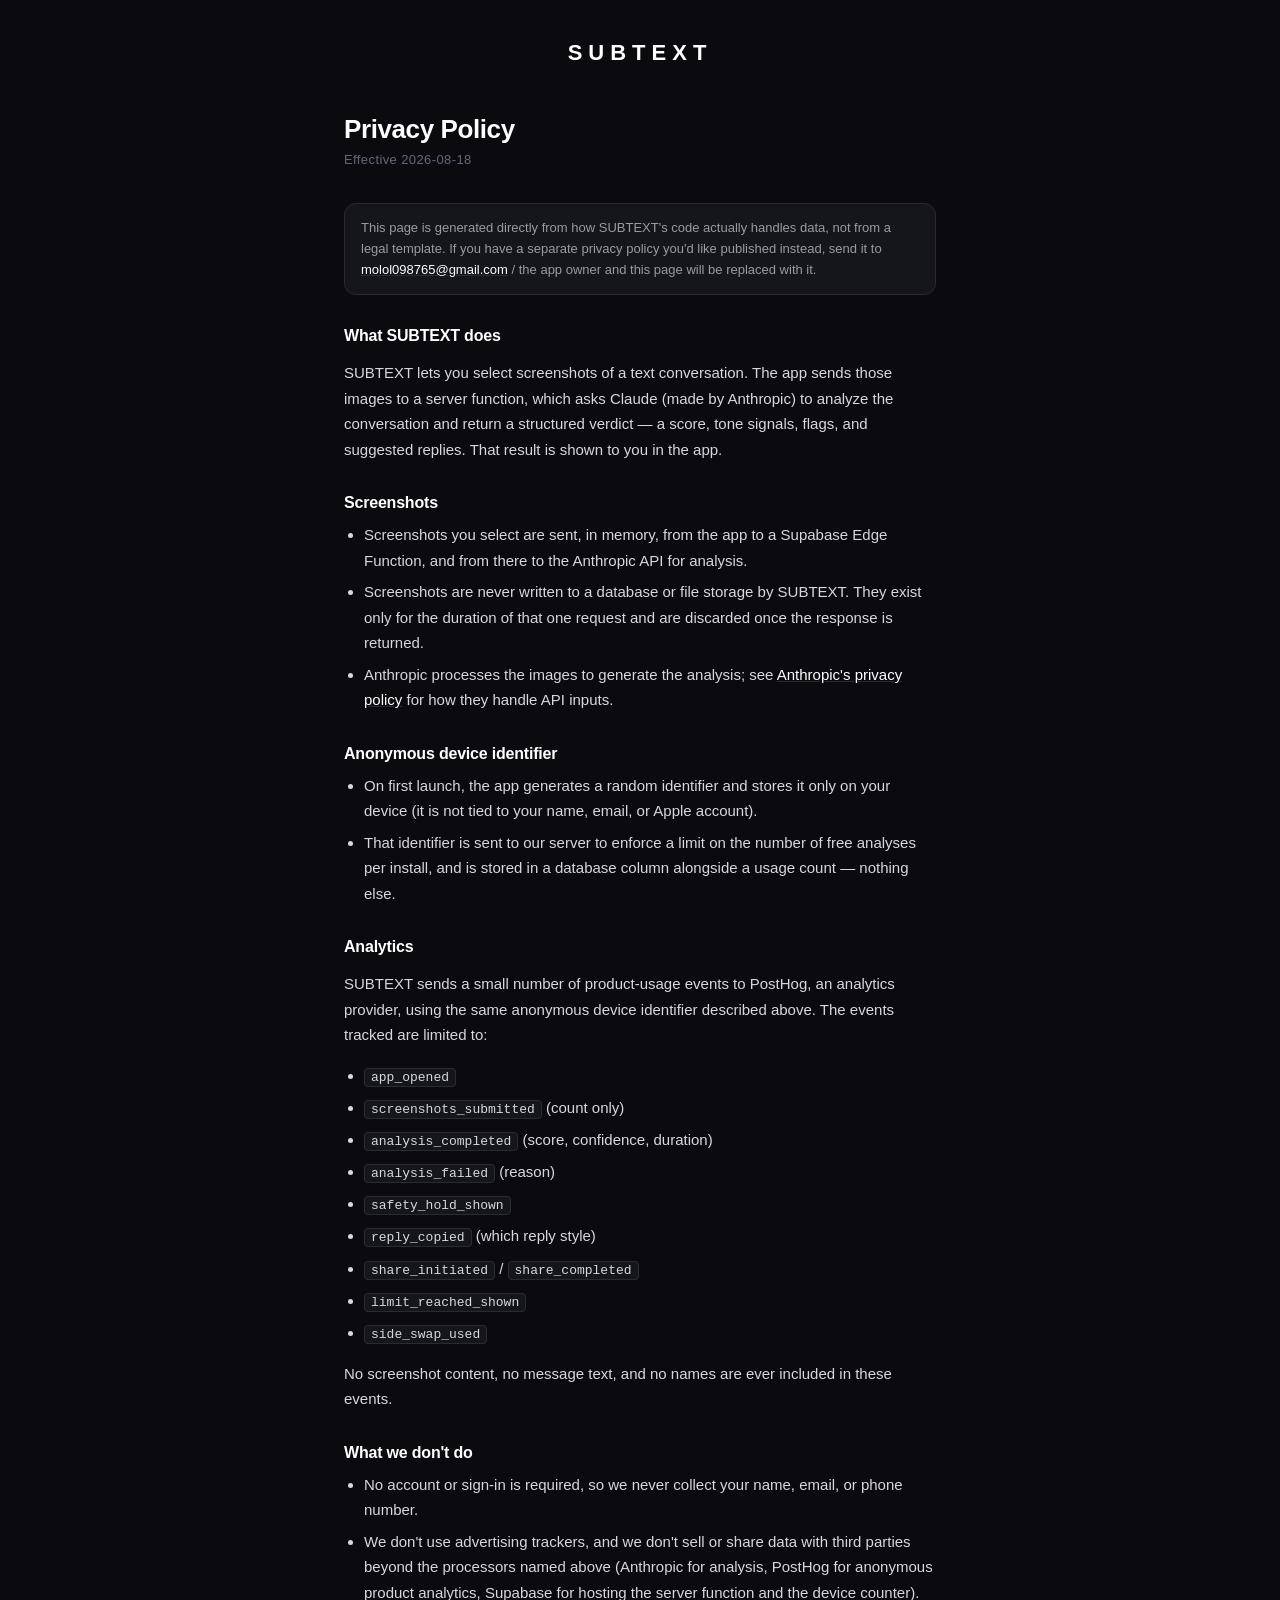
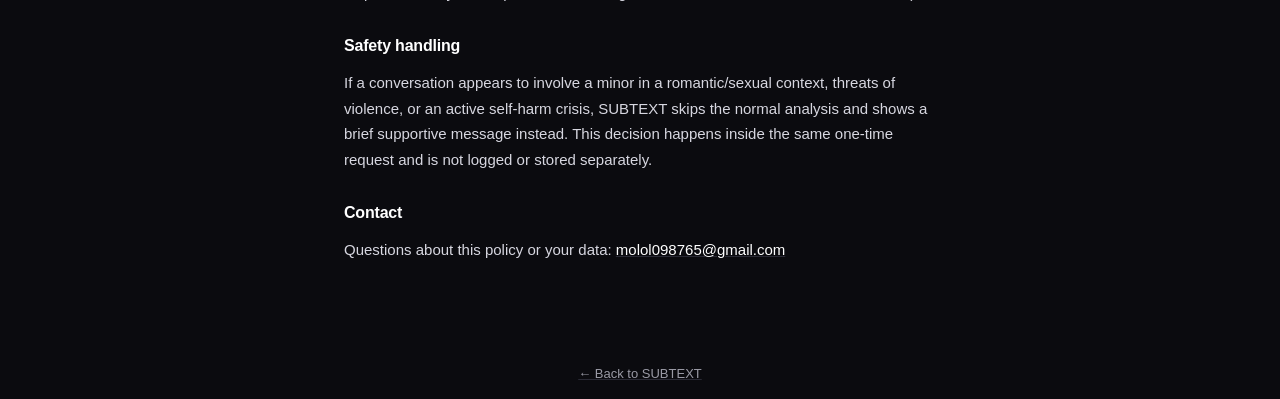
==== privacy.html @ 33251c75 "Add SUBTEXT landing page and privacy policy for GitHub Pages" ====
<!DOCTYPE html>
<html lang="en">
<head>
<meta charset="utf-8" />
<meta name="viewport" content="width=device-width, initial-scale=1" />
<title>Privacy Policy — SUBTEXT</title>
<meta name="theme-color" content="#0b0b0f" />
<style>
  :root {
    --bg: #0b0b0f;
    --surface: #15151c;
    --border: #2a2a35;
    --text: #ffffff;
    --body: #d7d7e0;
    --dim: #9a9aa5;
    --faint: #66667a;
    --accent: #6c5ce7;
  }
  * { box-sizing: border-box; }
  body {
    margin: 0;
    background: var(--bg);
    color: var(--body);
    font-family: -apple-system, BlinkMacSystemFont, "Segoe UI", Roboto, Helvetica, Arial, sans-serif;
    -webkit-font-smoothing: antialiased;
  }
  header {
    padding: 40px 24px 16px;
    text-align: center;
  }
  .wordmark {
    color: var(--text);
    font-size: 22px;
    font-weight: 900;
    letter-spacing: 6px;
    text-decoration: none;
  }
  .wordmark:hover { color: var(--accent); }
  main {
    max-width: 640px;
    margin: 0 auto;
    padding: 24px 24px 64px;
  }
  h1 {
    color: var(--text);
    font-size: 26px;
    font-weight: 900;
    letter-spacing: -0.4px;
    margin: 8px 0 4px;
  }
  .updated {
    color: var(--faint);
    font-size: 13px;
    letter-spacing: 0.4px;
    margin: 0 0 32px;
  }
  .note {
    background: var(--surface);
    border: 1px solid var(--border);
    border-radius: 12px;
    padding: 14px 16px;
    font-size: 13px;
    line-height: 1.6;
    color: var(--dim);
    margin-bottom: 32px;
  }
  h2 {
    color: var(--text);
    font-size: 16px;
    font-weight: 800;
    letter-spacing: -0.2px;
    margin: 32px 0 10px;
  }
  p, li { font-size: 15px; line-height: 1.7; }
  ul { padding-left: 20px; margin: 8px 0; }
  li { margin-bottom: 6px; }
  a { color: var(--text); text-decoration: underline; text-decoration-color: var(--border); }
  a:hover { color: var(--accent); text-decoration-color: var(--accent); }
  code {
    background: var(--surface);
    border: 1px solid var(--border);
    border-radius: 4px;
    padding: 1px 6px;
    font-size: 13px;
    color: var(--body);
  }
  footer {
    text-align: center;
    padding: 24px;
    font-size: 13px;
    color: var(--faint);
  }
  footer a { color: var(--dim); }
</style>
</head>
<body>
  <header>
    <a class="wordmark" href="index.html">SUBTEXT</a>
  </header>
  <main>
    <h1>Privacy Policy</h1>
    <p class="updated">Effective 2026-08-18</p>

    <div class="note">
      This page is generated directly from how SUBTEXT's code actually handles data, not
      from a legal template. If you have a separate privacy policy you'd like published
      instead, send it to <a href="mailto:molol098765@gmail.com">molol098765@gmail.com</a>&nbsp;/
      the app owner and this page will be replaced with it.
    </div>

    <h2>What SUBTEXT does</h2>
    <p>
      SUBTEXT lets you select screenshots of a text conversation. The app sends those
      images to a server function, which asks Claude (made by Anthropic) to analyze the
      conversation and return a structured verdict &mdash; a score, tone signals, flags,
      and suggested replies. That result is shown to you in the app.
    </p>

    <h2>Screenshots</h2>
    <ul>
      <li>Screenshots you select are sent, in memory, from the app to a Supabase Edge
        Function, and from there to the Anthropic API for analysis.</li>
      <li>Screenshots are never written to a database or file storage by SUBTEXT. They
        exist only for the duration of that one request and are discarded once the
        response is returned.</li>
      <li>Anthropic processes the images to generate the analysis; see
        <a href="https://www.anthropic.com/legal/privacy" target="_blank" rel="noopener">Anthropic's privacy policy</a>
        for how they handle API inputs.</li>
    </ul>

    <h2>Anonymous device identifier</h2>
    <ul>
      <li>On first launch, the app generates a random identifier and stores it only on
        your device (it is not tied to your name, email, or Apple account).</li>
      <li>That identifier is sent to our server to enforce a limit on the number of free
        analyses per install, and is stored in a database column alongside a usage
        count &mdash; nothing else.</li>
    </ul>

    <h2>Analytics</h2>
    <p>
      SUBTEXT sends a small number of product-usage events to PostHog, an analytics
      provider, using the same anonymous device identifier described above. The events
      tracked are limited to:
    </p>
    <ul>
      <li><code>app_opened</code></li>
      <li><code>screenshots_submitted</code> (count only)</li>
      <li><code>analysis_completed</code> (score, confidence, duration)</li>
      <li><code>analysis_failed</code> (reason)</li>
      <li><code>safety_hold_shown</code></li>
      <li><code>reply_copied</code> (which reply style)</li>
      <li><code>share_initiated</code> / <code>share_completed</code></li>
      <li><code>limit_reached_shown</code></li>
      <li><code>side_swap_used</code></li>
    </ul>
    <p>
      No screenshot content, no message text, and no names are ever included in these
      events.
    </p>

    <h2>What we don't do</h2>
    <ul>
      <li>No account or sign-in is required, so we never collect your name, email, or
        phone number.</li>
      <li>We don't use advertising trackers, and we don't sell or share data with
        third parties beyond the processors named above (Anthropic for analysis,
        PostHog for anonymous product analytics, Supabase for hosting the server
        function and the device counter).</li>
    </ul>

    <h2>Safety handling</h2>
    <p>
      If a conversation appears to involve a minor in a romantic/sexual context, threats
      of violence, or an active self-harm crisis, SUBTEXT skips the normal analysis and
      shows a brief supportive message instead. This decision happens inside the same
      one-time request and is not logged or stored separately.
    </p>

    <h2>Contact</h2>
    <p>
      Questions about this policy or your data:
      <a href="mailto:molol098765@gmail.com">molol098765@gmail.com</a>
    </p>
  </main>
  <footer>
    <a href="index.html">&larr; Back to SUBTEXT</a>
  </footer>
</body>
</html>
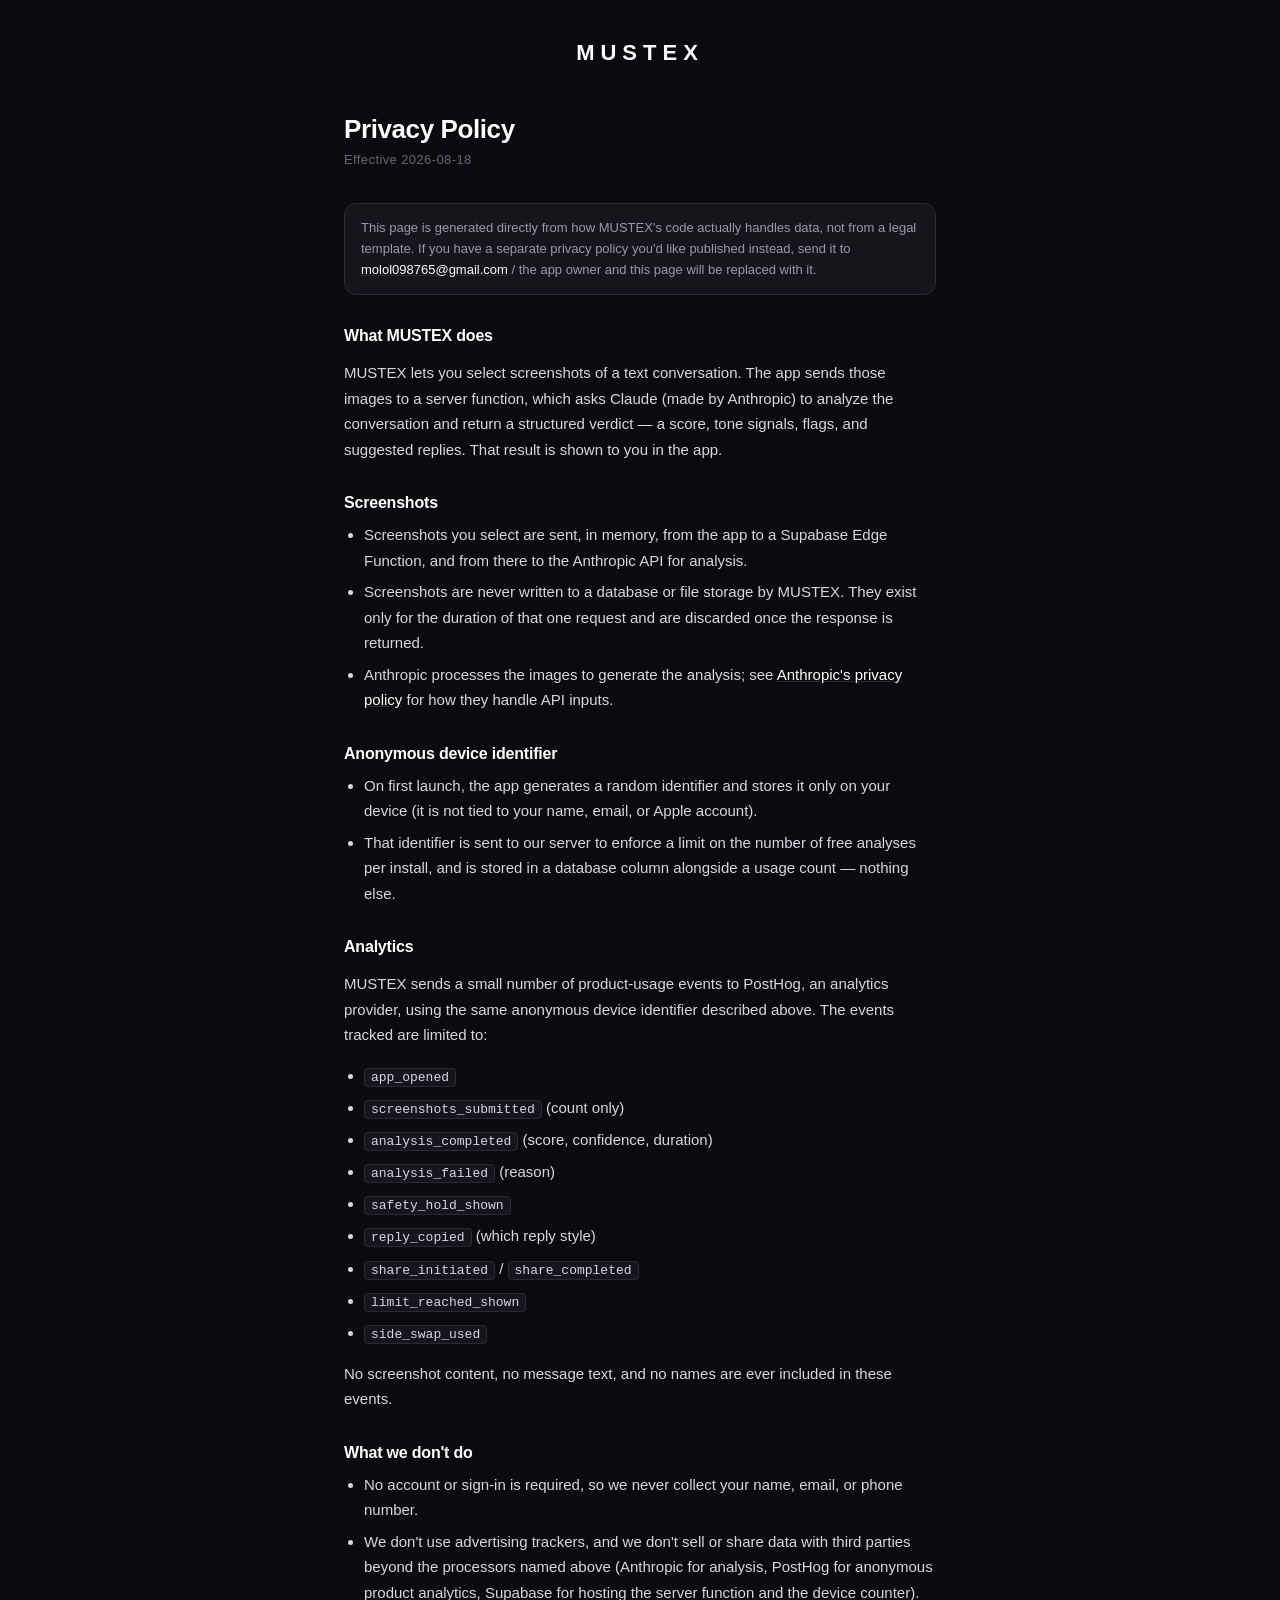
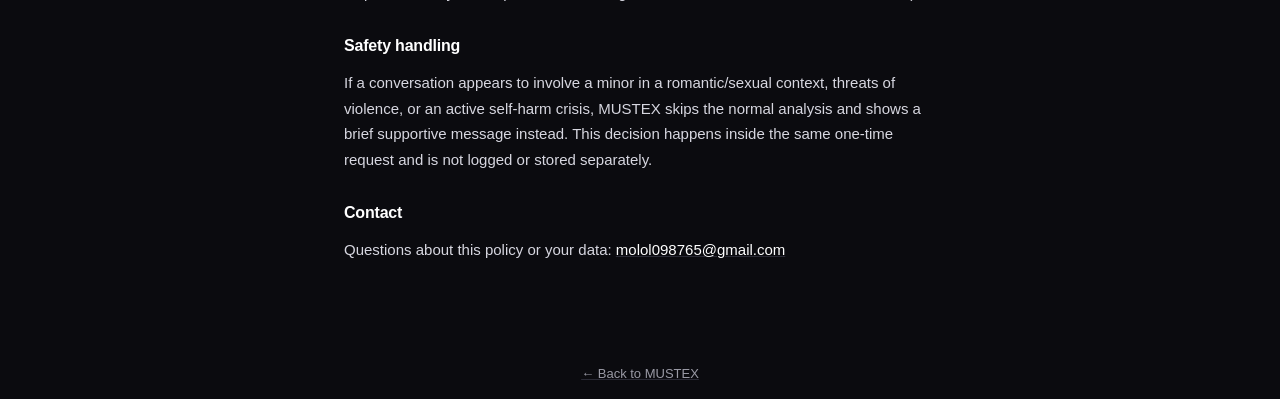
==== commit c471b614: "Rename display branding to Mustex" ====
--- a/privacy.html
+++ b/privacy.html
@@ -3,7 +3,7 @@
 <head>
 <meta charset="utf-8" />
 <meta name="viewport" content="width=device-width, initial-scale=1" />
-<title>Privacy Policy — SUBTEXT</title>
+<title>Privacy Policy — MUSTEX</title>
 <meta name="theme-color" content="#0b0b0f" />
 <style>
   :root {
@@ -95,22 +95,22 @@
 </head>
 <body>
   <header>
-    <a class="wordmark" href="index.html">SUBTEXT</a>
+    <a class="wordmark" href="index.html">MUSTEX</a>
   </header>
   <main>
     <h1>Privacy Policy</h1>
     <p class="updated">Effective 2026-08-18</p>
 
     <div class="note">
-      This page is generated directly from how SUBTEXT's code actually handles data, not
+      This page is generated directly from how MUSTEX's code actually handles data, not
       from a legal template. If you have a separate privacy policy you'd like published
       instead, send it to <a href="mailto:molol098765@gmail.com">molol098765@gmail.com</a>&nbsp;/
       the app owner and this page will be replaced with it.
     </div>
 
-    <h2>What SUBTEXT does</h2>
+    <h2>What MUSTEX does</h2>
     <p>
-      SUBTEXT lets you select screenshots of a text conversation. The app sends those
+      MUSTEX lets you select screenshots of a text conversation. The app sends those
       images to a server function, which asks Claude (made by Anthropic) to analyze the
       conversation and return a structured verdict &mdash; a score, tone signals, flags,
       and suggested replies. That result is shown to you in the app.
@@ -120,7 +120,7 @@
     <ul>
       <li>Screenshots you select are sent, in memory, from the app to a Supabase Edge
         Function, and from there to the Anthropic API for analysis.</li>
-      <li>Screenshots are never written to a database or file storage by SUBTEXT. They
+      <li>Screenshots are never written to a database or file storage by MUSTEX. They
         exist only for the duration of that one request and are discarded once the
         response is returned.</li>
       <li>Anthropic processes the images to generate the analysis; see
@@ -139,7 +139,7 @@
 
     <h2>Analytics</h2>
     <p>
-      SUBTEXT sends a small number of product-usage events to PostHog, an analytics
+      MUSTEX sends a small number of product-usage events to PostHog, an analytics
       provider, using the same anonymous device identifier described above. The events
       tracked are limited to:
     </p>
@@ -172,7 +172,7 @@
     <h2>Safety handling</h2>
     <p>
       If a conversation appears to involve a minor in a romantic/sexual context, threats
-      of violence, or an active self-harm crisis, SUBTEXT skips the normal analysis and
+      of violence, or an active self-harm crisis, MUSTEX skips the normal analysis and
       shows a brief supportive message instead. This decision happens inside the same
       one-time request and is not logged or stored separately.
     </p>
@@ -184,7 +184,7 @@
     </p>
   </main>
   <footer>
-    <a href="index.html">&larr; Back to SUBTEXT</a>
+    <a href="index.html">&larr; Back to MUSTEX</a>
   </footer>
 </body>
 </html>
